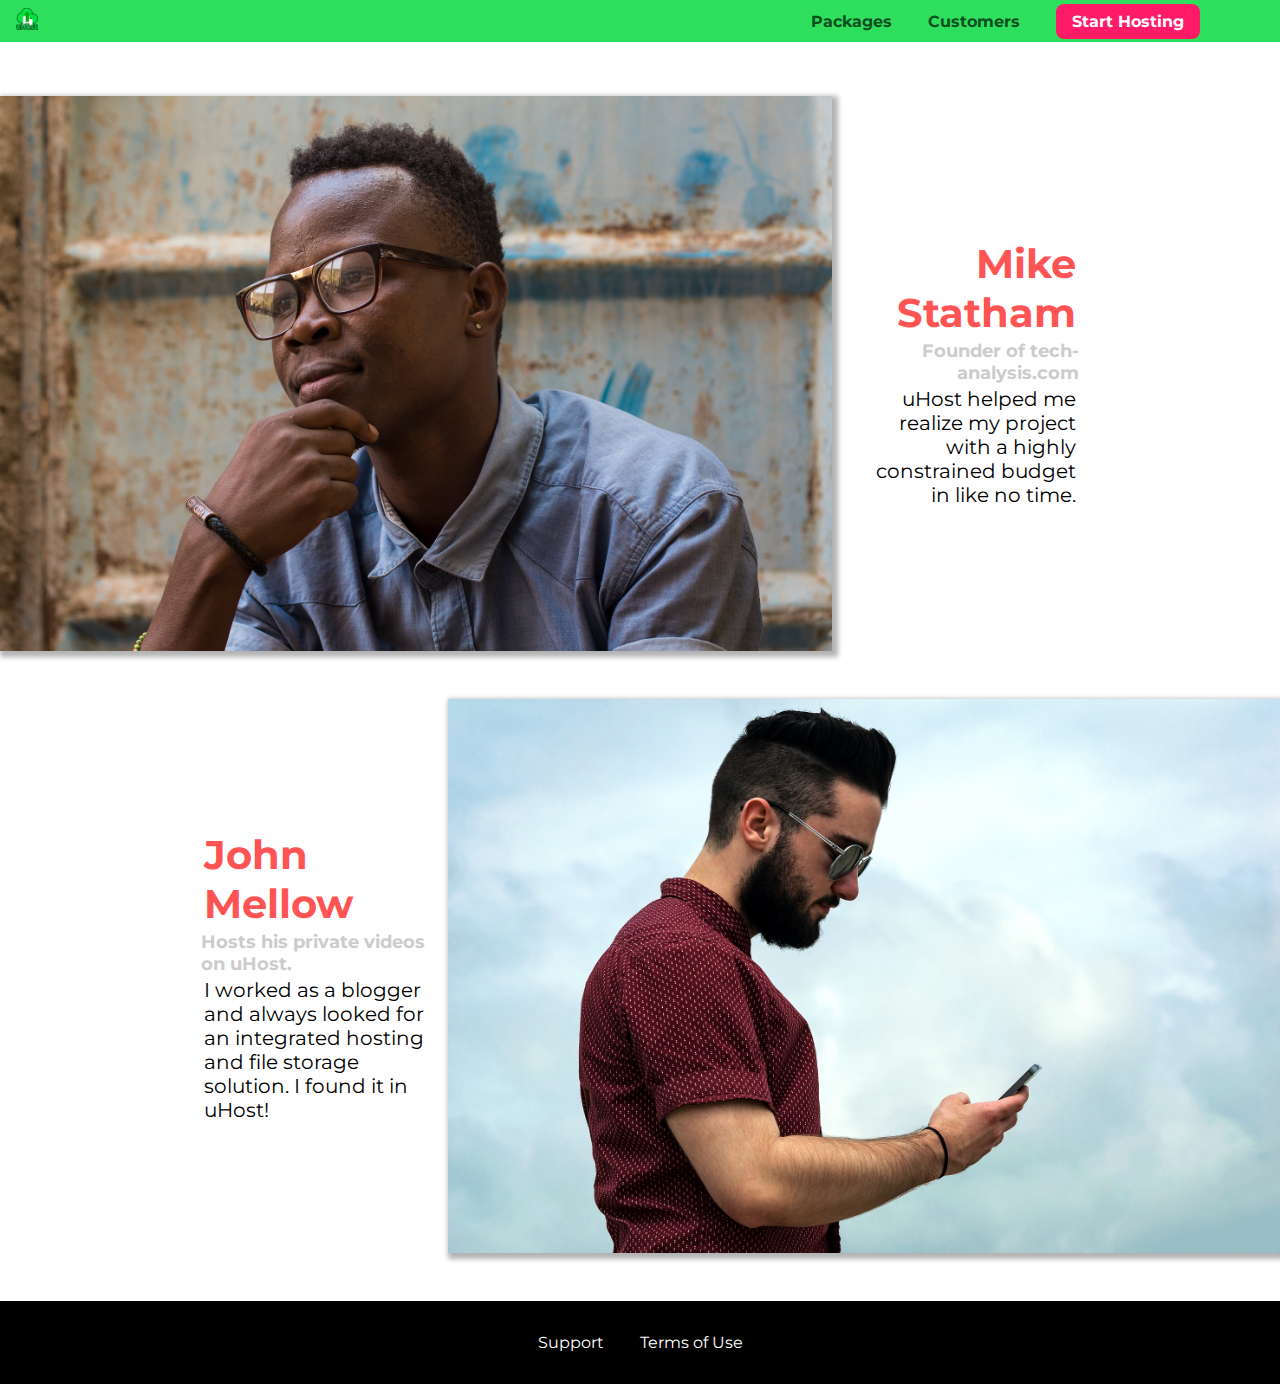
==== customers/index.html @ 95c37d5a "Getting started with CSS learnings project" ====
<!DOCTYPE html>
<html lang="en">

<head>
    <meta charset="UTF-8">
    <meta name="viewport" content="width=device-width, initial-scale=1.0">
    <meta http-equiv="X-UA-Compatible" content="ie=edge">
    <title>uHost Customers</title>
    <link rel="shortcut icon" href="../favicon.png">
    <link href="https://fonts.googleapis.com/css?family=Anton|Montserrat:400,700" rel="stylesheet">
    <link rel="stylesheet" href="../shared.css">
    <link rel="stylesheet" href="customers.css">
</head>

<body>
    <header class="main-header">
        <div>
            <a href="../index.html" class="main-header__brand">
                <img src="../images/uhost-icon.png" alt="uHost - Your favorite hosting company">
            </a>
        </div>
        <nav class="main-nav">
            <ul class="main-nav__items">
                <li class="main-nav__item">
                    <a href="../packages/index.html">Packages</a>
                </li>
                <li class="main-nav__item">
                    <a href="index.html">Customers</a>
                </li>
                <li class="main-nav__item main-nav__item--cta">
                    <a href="start-hosting/index.html">Start Hosting</a>
                </li>
            </ul>
        </nav>
    </header>
    <main>
        <div>
            <div class="testimonial" id="customer-1">
                <div class="testimonial__image-container">
                    <img src="../images/customer-1.jpg" alt="Mike Statham - Customer" class="testimonial__image">
                </div>
                <div class="testimonial__info">
                    <h1 class="testimonial__name">Mike Statham</h1>
                    <h2 class="testimonial__subtitle">Founder of
                        <a href="tech-analysis.com">tech-analysis.com</a>
                    </h2>
                    <p class="testimonial__text">uHost helped me realize my project with a highly constrained budget in like no time.</p>
                </div>
            </div>
            <div class="testimonial" id="customer-2">

                <div class="testimonial__info">
                    <h1 class="testimonial__name">John Mellow</h1>
                    <h2 class="testimonial__subtitle">Hosts his private videos on uHost.
                    </h2>
                    <p class="testimonial__text">I worked as a blogger and always looked for an integrated hosting and file storage solution. I found
                        it in uHost!
                    </p>
                </div>
                <div class="testimonial__image-container">
                    <img src="../images/customer-2.jpg" alt="John Mellow - Customer" class="testimonial__image">
                </div>
            </div>
        </div>
    </main>
    <footer class="main-footer">
        <nav>
            <ul class="main-footer__links">
                <li class="main-footer__link">
                    <a href="#">Support</a>
                </li>
                <li class="main-footer__link">
                    <a href="#">Terms of Use</a>
                </li>
            </ul>
        </nav>
    </footer>
</body>

</html>
---- shared.css ----
* {
    box-sizing: border-box;
}

body {
    font-family: 'Montserrat', sans-serif;
    margin: 0;
}

.main-header {
    width: 100%;
    position: fixed;
    top: 0;
    left: 0;
    background: #2ddf5c;
    padding: 8px 16px;
    z-index: 1;
}

.main-header > div {
    display: inline-block;
    vertical-align: middle;
}

.main-header__brand {
    color: #0e4f1f;
    text-decoration: none;
    font-weight: bold;
    font-size: 22px;
    height: 22px;
    /* width: 20px; */
    display: inline-block;
}

.main-header__brand img {
    height: 100%;
    /* width: 100%; */
}

.main-nav {
    display: inline-block;
    text-align: right;
    width: calc(100% - 74px);
    vertical-align: middle;
}

.main-nav__items {
    margin: 0;
    padding: 0;
    list-style: none;
}

.main-nav__item {
    display: inline-block;
    margin: 0 16px;
}

.main-nav__item a {
    text-decoration: none;
    color: #0e4f1f;
    font-weight: bold;
    padding: 3px 0;
}

.main-nav__item a:hover,
.main-nav__item a:active {
    color: white;
    border-bottom: 5px solid white;
}

.main-nav__item--cta a {
    color: white;
    background: #ff1b68;
    padding: 8px 16px;
    border-radius: 8px;
}

.main-nav__item--cta a:hover,
.main-nav__item--cta a:active {
    color: #ff1b68;
    background: white;
    border: none;
}

.main-footer {
    background: black;
    padding: 32px;
    margin-top: 48px;
}

.main-footer__links {
    list-style: none;
    margin: 0;
    padding: 0;
    text-align: center;
}

.main-footer__link {
    display: inline-block;
    margin: 0 16px;
}

.main-footer__link a {
    color: white;
    text-decoration: none;
}

.main-footer__link a:hover,
.main-footer__link a:active {
    color: #ccc;
}

.button {
    background: #0e4f1f;
    color: white;
    font: inherit;
    border: 1.5px solid #0e4f1f;
    padding: 8px;
    border-radius: 8px;
    font-weight: bold;
    cursor: pointer;
}

.button:hover,
.button:active {
    background: white;
    color: #0e4f1f;
}

.button:focus {
    outline: none;
}
---- customers/customers.css ----
.testimonial {
    font-size: 20px;
    margin: 48px 0;
  }
  
  .testimonial__list {
    width: 80%;
    margin: auto;
  }
  
  .testimonial:first-of-type {
    margin-top: 96px;
  }

  .testimonial__image-container {
    width: 65%;
    display: inline-block;
    vertical-align: middle;
    box-shadow: 3px 3px 5px 3px rgba(0,0,0,0.3);
  }

  .testimonial__image {
    width: 100%;
    vertical-align: top;
  }
  
  .testimonial__info {
    text-align: right;
    padding: 14px;
    display: inline-block;
    vertical-align: middle;
    width: 20%;
  }
  
  #customer-2.testimonial {
    text-align: right;
  }
  
  #customer-2 .testimonial__info {
    text-align: left;
  }
  
  .testimonial__name {
    margin: 3px;
    color: #ff5454;
  }
  
  .testimonial__subtitle {
    margin: 0;
    font-size: 18px;
    color: #ccc;
  }
  
  .testimonial__subtitle a {
    color: inherit;
    text-decoration: none;
  }
  
  .testimonial__subtitle a:hover,
  .testimonial__subtitle a:active {
    color: #7a7a7a;
  }
  
  .testimonial__text {
    margin: 3px;
  }
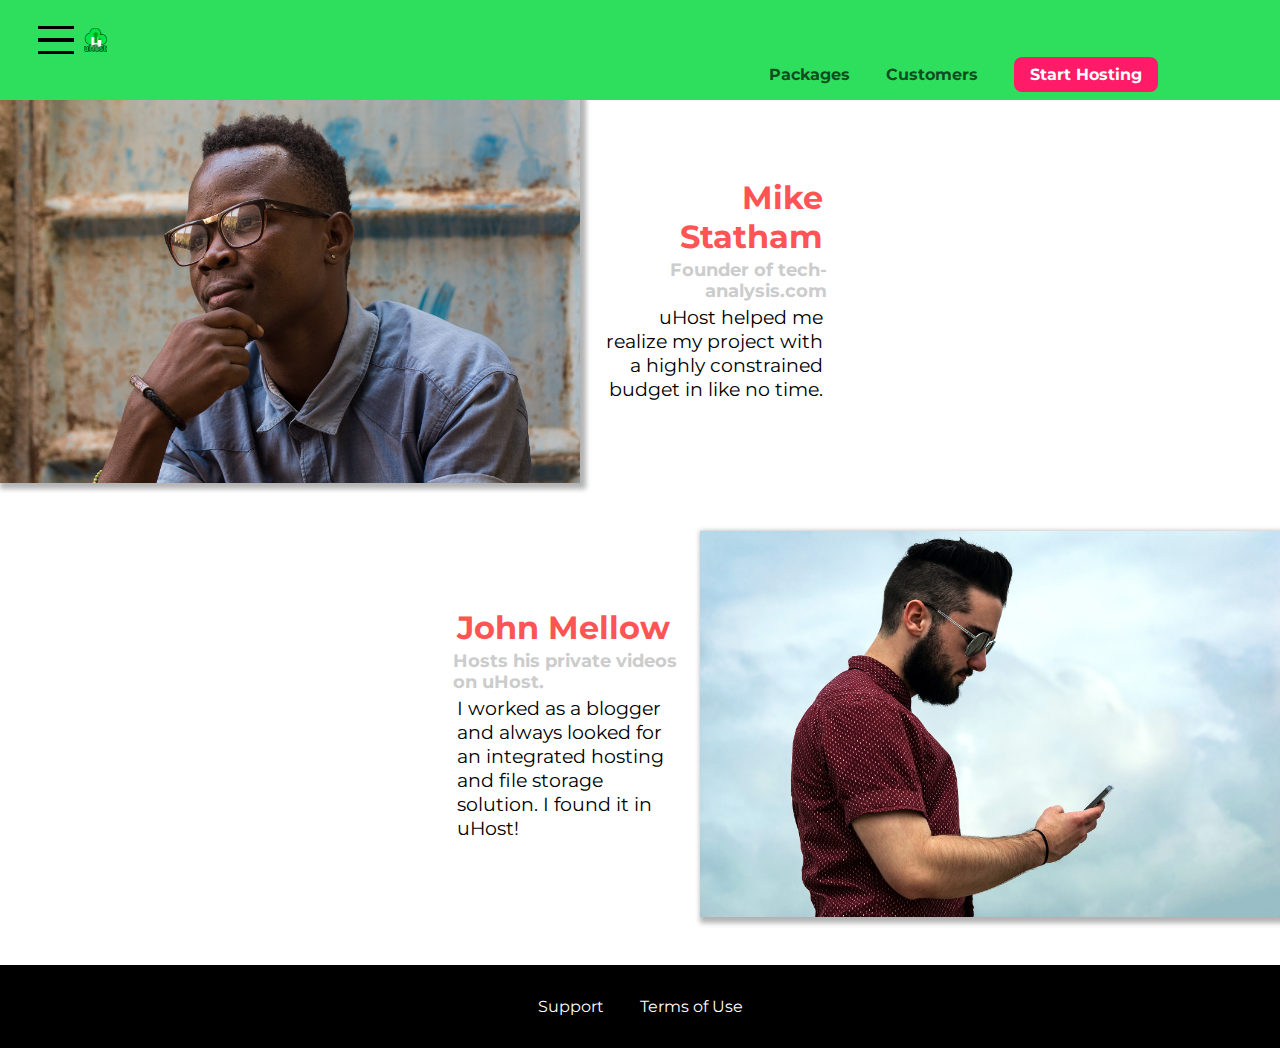
==== commit 0a9c5a52: "working with js and css" ====
--- a/customers/index.html
+++ b/customers/index.html
@@ -13,8 +13,14 @@
 </head>
 
 <body>
+    <div class="backdrop"></div>
     <header class="main-header">
         <div>
+            <button class="toggle-button">
+                <span class="toggle-button__bar"></span>
+                <span class="toggle-button__bar"></span>
+                <span class="toggle-button__bar"></span>
+            </button>
             <a href="../index.html" class="main-header__brand">
                 <img src="../images/uhost-icon.png" alt="uHost - Your favorite hosting company">
             </a>
@@ -33,6 +39,13 @@
             </ul>
         </nav>
     </header>
+    <nav class="mobile-nav">
+        <ul class="mobile-nav__items">
+            <li class="mobile-nav__item"><a href="packages/index.html">Packages</a></li>
+            <li class="mobile-nav__item"><a href="customers/index.html">Customers</a></li>
+            <li class="mobile-nav__item"><a href="start-hosting/index.html">Start Hosting</a></li>
+        </ul>
+    </nav>
     <main>
         <div>
             <div class="testimonial" id="customer-1">
@@ -75,6 +88,7 @@
             </ul>
         </nav>
     </footer>
+    <script src="../shared.js"></script>
 </body>
 
 </html>--- a/shared.css
+++ b/shared.css
@@ -5,6 +5,17 @@
 body {
     font-family: 'Montserrat', sans-serif;
     margin: 0;
+}
+
+.backdrop {
+    position: fixed;
+    display: none;
+    top: 0;
+    left: 0;
+    z-index: 100;
+    width: 100vw;
+    height: 100vh;
+    background: rgba(0,0,0,0.5);
 }
 
 .main-header {
@@ -13,23 +24,46 @@
     top: 0;
     left: 0;
     background: #2ddf5c;
-    padding: 8px 16px;
+    padding: 1rem 2rem;
     z-index: 1;
 }
 
 .main-header > div {
     display: inline-block;
     vertical-align: middle;
+}
+
+.toggle-button {
+    width: 3rem;
+    background: transparent;
+    border: none;
+    cursor: pointer;
+    padding-top: 0;
+    padding-bottom: 0;
+    vertical-align: middle;
+}
+
+.toggle-button:focus {
+    outline: none;
+}
+
+.toggle-button__bar {
+    width: 100%;
+    height: 0.2rem;
+    background: black;
+    display: block;
+    margin: 0.6rem 0;
 }
 
 .main-header__brand {
     color: #0e4f1f;
     text-decoration: none;
     font-weight: bold;
-    font-size: 22px;
-    height: 22px;
+    font-size: 1.5rem;
+    height: 1.5rem;
     /* width: 20px; */
     display: inline-block;
+    vertical-align: middle;
 }
 
 .main-header__brand img {
@@ -52,14 +86,15 @@
 
 .main-nav__item {
     display: inline-block;
-    margin: 0 16px;
-}
-
-.main-nav__item a {
+    margin: 0 1rem;
+}
+
+.main-nav__item a,
+.mobile-nav__item a {
     text-decoration: none;
     color: #0e4f1f;
     font-weight: bold;
-    padding: 3px 0;
+    padding: 0.2rem 0;
 }
 
 .main-nav__item a:hover,
@@ -68,15 +103,18 @@
     border-bottom: 5px solid white;
 }
 
-.main-nav__item--cta a {
+.main-nav__item--cta a,
+.mobile-nav__item--cta a {
     color: white;
     background: #ff1b68;
-    padding: 8px 16px;
+    padding: 0.5rem 1rem;
     border-radius: 8px;
 }
 
 .main-nav__item--cta a:hover,
-.main-nav__item--cta a:active {
+.main-nav__item--cta a:active,
+.mobile-nav__item--cta a:hover,
+.mobile-nav__item--cta a:active {
     color: #ff1b68;
     background: white;
     border: none;
@@ -84,8 +122,8 @@
 
 .main-footer {
     background: black;
-    padding: 32px;
-    margin-top: 48px;
+    padding: 2rem;
+    margin-top: 3rem;
 }
 
 .main-footer__links {
@@ -97,7 +135,7 @@
 
 .main-footer__link {
     display: inline-block;
-    margin: 0 16px;
+    margin: 0 1rem;
 }
 
 .main-footer__link a {
@@ -110,12 +148,40 @@
     color: #ccc;
 }
 
+.mobile-nav {
+    display: none;
+    position: fixed;
+    z-index: 101;
+    top: 0;
+    left: 0;
+    background: white;
+    width: 80%;
+    height: 100vh;
+}
+
+.mobile-nav__items {
+    width: 90%;
+    height: 100%;
+    list-style: none;
+    margin: 10% auto;
+    padding: 0;
+    text-align: center;;
+}
+
+.mobile-nav__item {
+    margin: 1rem 0;
+}
+
+.mobile-nav__item a {
+    font-size: 1.5rem;
+}
+
 .button {
     background: #0e4f1f;
     color: white;
     font: inherit;
     border: 1.5px solid #0e4f1f;
-    padding: 8px;
+    padding: 0.5rem;
     border-radius: 8px;
     font-weight: bold;
     cursor: pointer;
@@ -130,3 +196,7 @@
 .button:focus {
     outline: none;
 }
+
+.open {
+    display: block !important; /* using !important because the way it's done, shared.css is imported after main.css, so overides shared.js method */
+}
--- a/customers/customers.css
+++ b/customers/customers.css
@@ -1,6 +1,6 @@
 .testimonial {
-    font-size: 20px;
-    margin: 48px 0;
+    font-size: 1.2rem;
+    margin: 3rem 0;
   }
   
   .testimonial__list {
@@ -9,11 +9,12 @@
   }
   
   .testimonial:first-of-type {
-    margin-top: 96px;
+    margin-top: 6rem;
   }
 
   .testimonial__image-container {
     width: 65%;
+    max-width: 580px;
     display: inline-block;
     vertical-align: middle;
     box-shadow: 3px 3px 5px 3px rgba(0,0,0,0.3);
@@ -26,7 +27,7 @@
   
   .testimonial__info {
     text-align: right;
-    padding: 14px;
+    padding: 0.9rem;
     display: inline-block;
     vertical-align: middle;
     width: 20%;
@@ -41,13 +42,14 @@
   }
   
   .testimonial__name {
-    margin: 3px;
+    margin: 0.2rem;
     color: #ff5454;
+    font-size: 2rem;
   }
   
   .testimonial__subtitle {
     margin: 0;
-    font-size: 18px;
+    font-size: 1.1rem;
     color: #ccc;
   }
   
@@ -62,7 +64,7 @@
   }
   
   .testimonial__text {
-    margin: 3px;
+    margin: 0.2rem;
   }
   
   